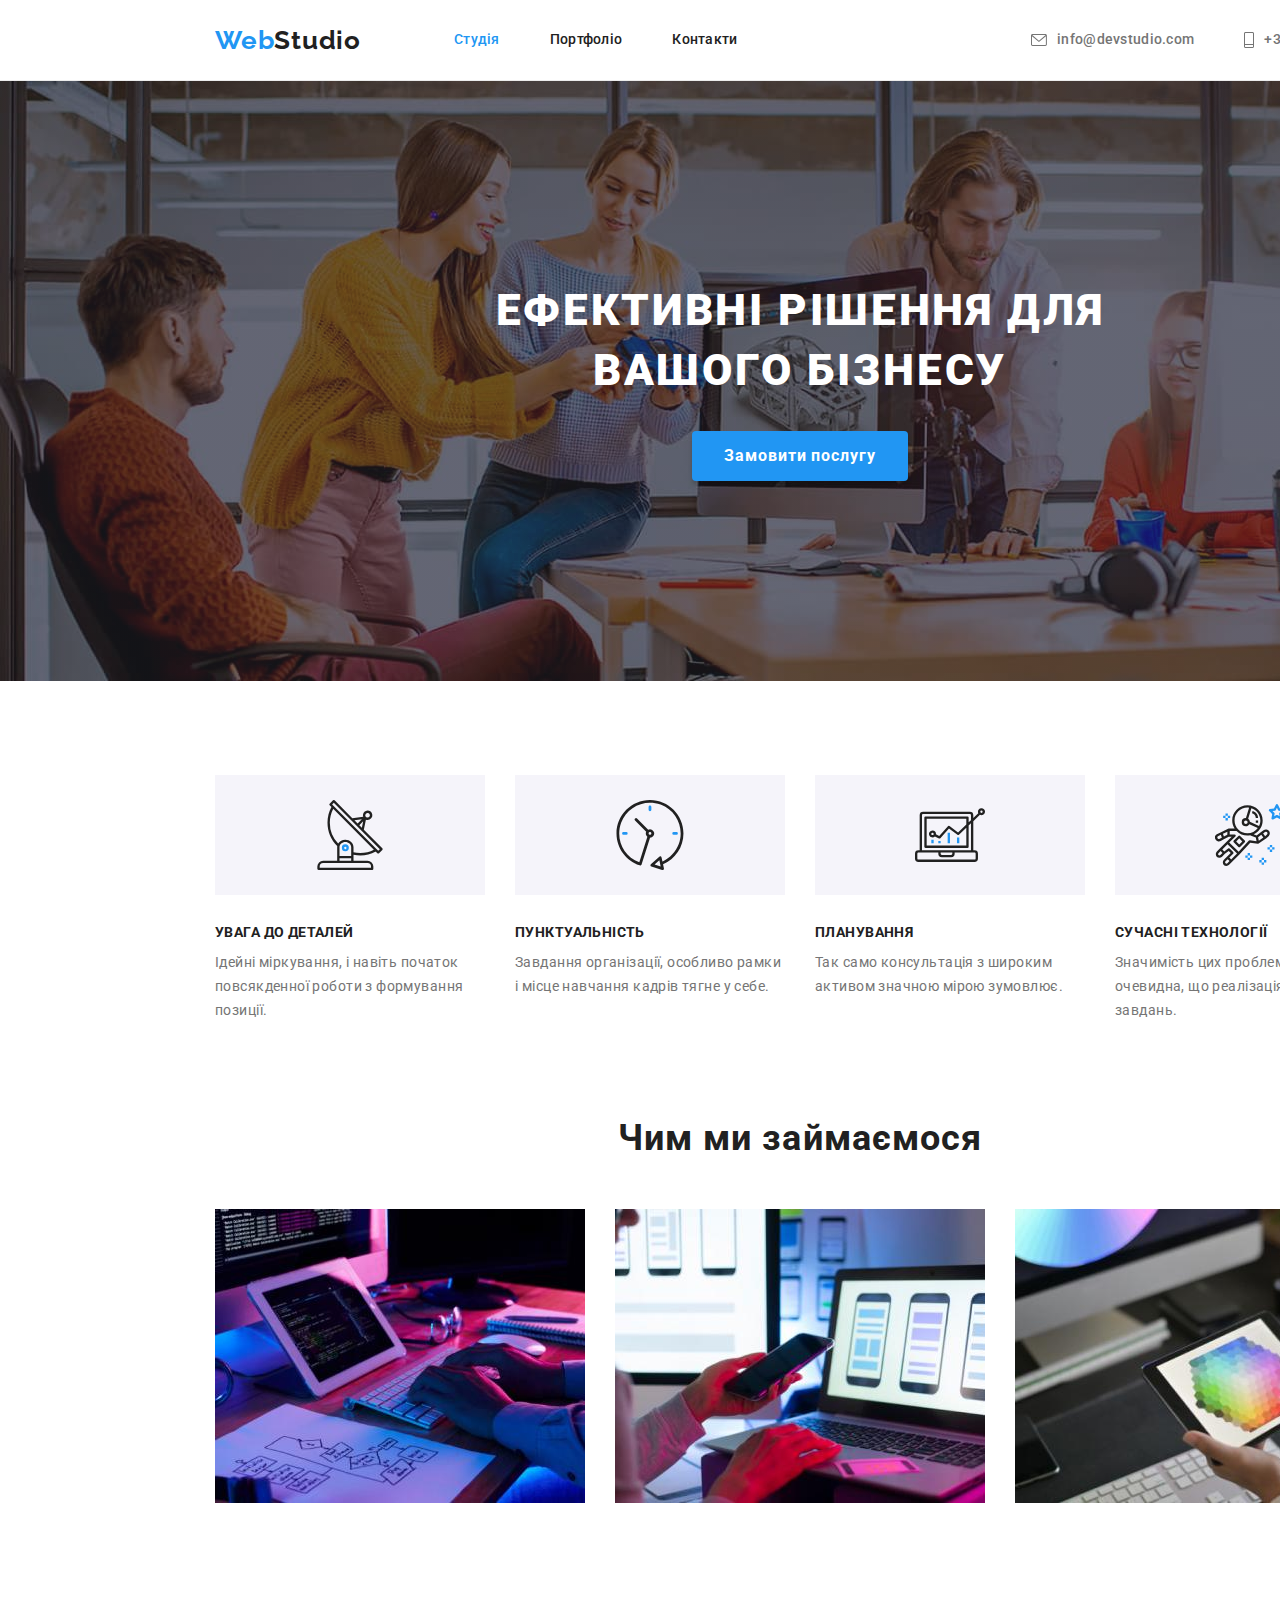
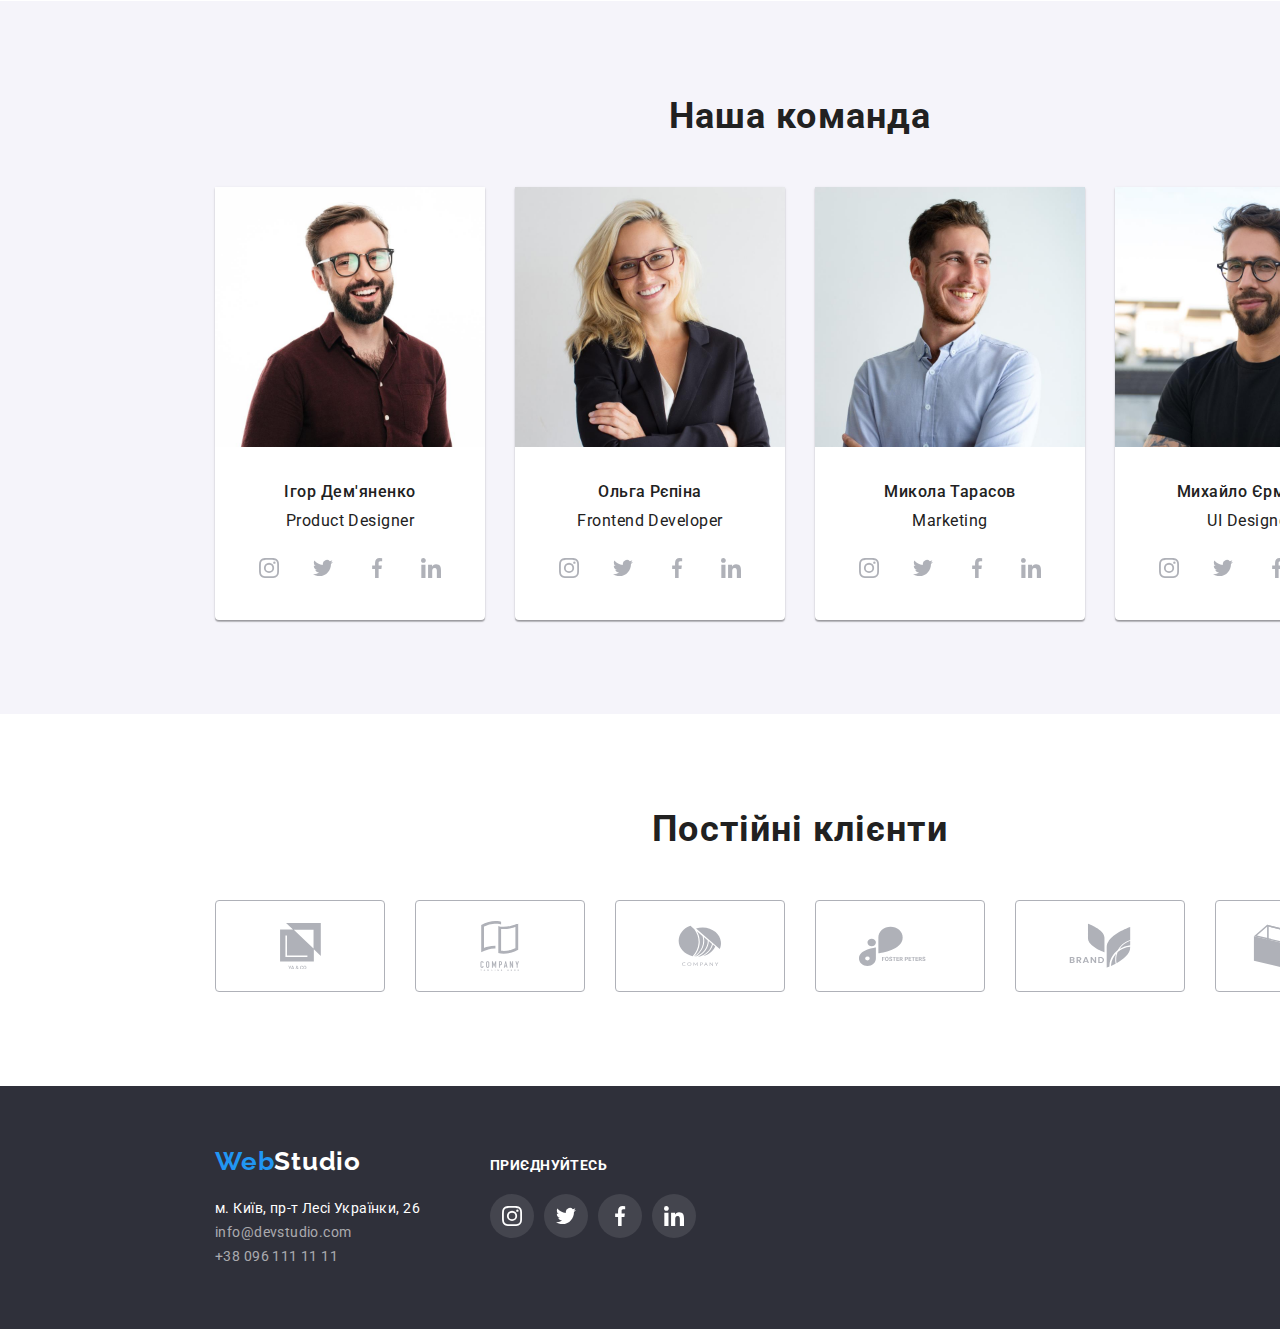
==== index.html @ 0b41d6fa "Копіює файли з попереднього д/з" ====
<!DOCTYPE html>
<html lang="uk">
  <head>
    <meta charset="UTF-8" />
    <meta http-equiv="X-UA-Compatible" content="IE=edge" />
    <meta name="viewport" content="width=device-width, initial-scale=1.0" />
    <title>Студія</title>
    <link
      href="https://fonts.googleapis.com/css2?family=Raleway:wght@700&family=Roboto:wght@400;500;700;900&display=swap"
      rel="stylesheet"
    />
    <link
      rel="stylesheet"
      href="https://cdnjs.cloudflare.com/ajax/libs/modern-normalize/1.1.0/modern-normalize.min.css"
    />
    <link rel="stylesheet" href="./css/styles.css" />
  </head>
  <body>
    <!-- Navigation-->
    <header class="line">
      <div class="container">
        <a href="./index.html" class="logo"
          ><span class="logo-accent">Web</span>Studio</a
        >
        <nav>
          <ul class="list nav">
            <li class="nav-item">
              <a href="./index.html" class="link current">Студія</a>
            </li>
            <li class="nav-item">
              <a href="./portfolio.html" class="link">Портфоліо</a>
            </li>
            <li class="nav-item"><a href="" class="link">Контакти</a></li>
          </ul>
        </nav>

        <ul class="list contacts-head">
          <li class="nav-item">
            <a href="mailto:info@devstudio.com" class="contact-item">
              <svg class="icon" width="16" height="12">
                <use href="./images/icons.svg#icon-mail"></use>
              </svg>
              info@devstudio.com
            </a>
          </li>
          <li class="nav-item">
            <a href="tel:+380961111111" class="contact-item">
              <svg class="icon" width="10" height="16">
                <use href="./images/icons.svg#icon-tel"></use>
              </svg>
              +38 096 111 11 11
            </a>
          </li>
        </ul>
      </div>
    </header>
    <main>
      <!-- Шапка -->
      <section class="hero">
        <h1 class="hero-title">Ефективні рішення для вашого бізнесу</h1>
        <button type="button" class="btn">Замовити послугу</button>
      </section>
      <!-- Наші плюси -->
      <section class="section benefits">
        <h2 hidden>Переваги</h2>
        <ul class="list container">
          <li class="benefits-item">
            <div class="benefits-icons">
              <svg class="icon-benefits">
                <use href="./images/icons.svg#icon-antenna"></use>
              </svg>
            </div>
            <h3 class="benefits-title">УВАГА ДО ДЕТАЛЕЙ</h3>
            <p class="benefits-text">
              Ідейні міркування, і навіть початок повсякденної роботи з
              формування позиції.
            </p>
          </li>
          <li class="benefits-item">
            <div class="benefits-icons">
              <svg class="icon-benefits">
                <use href="./images/icons.svg#icon-clock"></use>
              </svg>
            </div>
            <h3 class="benefits-title">ПУНКТУАЛЬНІСТЬ</h3>
            <p class="benefits-text">
              Завдання організації, особливо рамки і місце навчання кадрів тягне
              у себе.
            </p>
          </li>
          <li class="benefits-item">
            <div class="benefits-icons">
              <svg class="icon-benefits">
                <use href="./images/icons.svg#icon-diagram"></use>
              </svg>
            </div>
            <h3 class="benefits-title">ПЛАНУВАННЯ</h3>
            <p class="benefits-text">
              Так само консультація з широким активом значною мірою зумовлює.
            </p>
          </li>
          <li class="benefits-item">
            <div class="benefits-icons">
              <svg class="icon-benefits">
                <use href="./images/icons.svg#icon-astronaut"></use>
              </svg>
            </div>
            <h3 class="benefits-title">СУЧАСНІ ТЕХНОЛОГІЇ</h3>
            <p class="benefits-text">
              Значимість цих проблем настільки очевидна, що реалізація планових
              завдань.
            </p>
          </li>
        </ul>
      </section>
      <!--Чим займаємось-->
      <section class="section">
        <h2 class="section-title">Чим ми займаємося</h2>
        <ul class="list container">
          <li class="service-item">
            <img
              src="./images/box1.jpg"
              alt="Веб-сайти"
              width="370"
              height="294"
            />
          </li>
          <li class="service-item">
            <img
              src="./images/box2.jpg"
              alt="Мобільні додатки"
              width="370"
              height="294"
            />
          </li>
          <li class="service-item">
            <img
              src="./images/box3.jpg"
              alt="Дизайн"
              width="370"
              height="294"
            />
          </li>
        </ul>
      </section>
      <!-- Команда-->
      <section class="team section">
        <h2 class="section-title">Наша команда</h2>
        <ul class="list container">
          <li class="team-item">
            <img
              src="./images/demyanenko.jpg"
              alt="Ігор Демяненко"
              width="270"
              height="260"
              class="img-contact"
            />
            <h3 class="name">Ігор Дем'яненко</h3>
            <p lang="en" class="team-direct">Product Designer</p>

            <ul class="team-icons">
              <li class="list-icon">
                <a href="" class="link-icon">
                  <svg class="icon-team">
                    <use href="./images/icons.svg#icon-instagram"></use>
                  </svg>
                </a>
              </li>
              <li class="list-icon">
                <a href="" class="link-icon">
                  <svg class="icon-team">
                    <use href="./images/icons.svg#icon-twitter"></use>
                  </svg>
                </a>
              </li>
              <li class="list-icon">
                <a href="" class="link-icon">
                  <svg class="icon-team">
                    <use href="./images/icons.svg#icon-facebook"></use>
                  </svg>
                </a>
              </li>
              <li class="list-icon">
                <a href="" class="link-icon">
                  <svg class="icon-team">
                    <use href="./images/icons.svg#icon-linkedin"></use>
                  </svg>
                </a>
              </li>
            </ul>
          </li>
          <li class="team-item">
            <img
              src="./images/repina.jpg"
              alt="Ольга Репіна"
              width="270"
              height="260"
              class="img-contact"
            />
            <h3 class="name">Ольга Рєпіна</h3>
            <p lang="en" class="team-direct">Frontend Developer</p>
            <ul class="team-icons">
              <li class="list-icon">
                <a href="" class="link-icon">
                  <svg class="icon-team">
                    <use href="./images/icons.svg#icon-instagram"></use>
                  </svg>
                </a>
              </li>
              <li class="list-icon">
                <a href="" class="link-icon">
                  <svg class="icon-team">
                    <use href="./images/icons.svg#icon-twitter"></use>
                  </svg>
                </a>
              </li>
              <li class="list-icon">
                <a href="" class="link-icon">
                  <svg class="icon-team">
                    <use href="./images/icons.svg#icon-facebook"></use>
                  </svg>
                </a>
              </li>
              <li class="list-icon">
                <a href="" class="link-icon">
                  <svg class="icon-team">
                    <use href="./images/icons.svg#icon-linkedin"></use>
                  </svg>
                </a>
              </li>
            </ul>
          </li>
          <li class="team-item">
            <img
              src="./images/tarasov.jpg"
              alt="Микола Тарасов"
              width="270"
              height="260"
              class="img-contact"
            />
            <h3 class="name">Микола Тарасов</h3>
            <p lang="en" class="team-direct">Marketing</p>
            <ul class="team-icons">
              <li class="list-icon">
                <a href="" class="link-icon">
                  <svg class="icon-team">
                    <use href="./images/icons.svg#icon-instagram"></use>
                  </svg>
                </a>
              </li>
              <li class="list-icon">
                <a href="" class="link-icon">
                  <svg class="icon-team">
                    <use href="./images/icons.svg#icon-twitter"></use>
                  </svg>
                </a>
              </li>
              <li class="list-icon">
                <a href="" class="link-icon">
                  <svg class="icon-team">
                    <use href="./images/icons.svg#icon-facebook"></use>
                  </svg>
                </a>
              </li>
              <li class="list-icon">
                <a href="" class="link-icon">
                  <svg class="icon-team">
                    <use href="./images/icons.svg#icon-linkedin"></use>
                  </svg>
                </a>
              </li>
            </ul>
          </li>
          <li class="team-item">
            <img
              src="./images/yermakov.jpg"
              alt="Михайло Єрмаков"
              width="270"
              height="260"
              class="img-contact"
            />
            <h3 class="name">Михайло Єрмаков</h3>
            <p lang="en" class="team-direct">UI Designer</p>
            <ul class="team-icons">
              <li class="list-icon">
                <a href="" class="link-icon">
                  <svg class="icon-team">
                    <use href="./images/icons.svg#icon-instagram"></use>
                  </svg>
                </a>
              </li>
              <li class="list-icon">
                <a href="" class="link-icon">
                  <svg class="icon-team">
                    <use href="./images/icons.svg#icon-twitter"></use>
                  </svg>
                </a>
              </li>
              <li class="list-icon">
                <a href="" class="link-icon">
                  <svg class="icon-team">
                    <use href="./images/icons.svg#icon-facebook"></use>
                  </svg>
                </a>
              </li>
              <li class="list-icon">
                <a href="" class="link-icon">
                  <svg class="icon-team">
                    <use href="./images/icons.svg#icon-linkedin"></use>
                  </svg>
                </a>
              </li>
            </ul>
          </li>
        </ul>
      </section>
      <!-- Постійні клієнти -->

      <section class="section">
        <h2 class="section-title">Постійні клієнти</h2>
        <ul class="list container">
          <li class="client-item">
            <a href="" class="link-client">
              <svg class="icon-client" width="41" height="46.7">
                <use href="./images/icons.svg#icon-client1"></use>
              </svg>
            </a>
          </li>
          <li class="client-item">
            <a href="" class="link-client">
              <svg class="icon-client" width="40" height="50">
                <use href="./images/icons.svg#icon-client2"></use>
              </svg>
            </a>
          </li>
          <li class="client-item">
            <a href="" class="link-client">
              <svg class="icon-client" width="43.46" height="41.18">
                <use href="./images/icons.svg#icon-client3"></use>
              </svg>
            </a>
          </li>
          <li class="client-item">
            <a href="" class="link-client">
              <svg class="icon-client" width="84.44" height="40.62">
                <use href="./images/icons.svg#icon-client4"></use>
              </svg>
            </a>
          </li>
          <li class="client-item">
            <a href="" class="link-client">
              <svg class="icon-client" width="62.54" height="45.43">
                <use href="./images/icons.svg#icon-client5"></use>
              </svg>
            </a>
          </li>
          <li class="client-item">
            <a href="" class="link-client">
              <svg class="icon-client" width="93.79" height="43.93">
                <use href="./images/icons.svg#icon-client6"></use>
              </svg>
            </a>
          </li>
        </ul>
      </section>
    </main>
    <!-- Footer -->
    <footer class="contacts">
      <div class="container">
        <div class="address-container">
          <a href="./index.html" class="logo-footer">
            <span class="logo-accent">Web</span>Studio</a
          >
          <address>
            <ul class="address-list">
              <li>
                <a
                  href="https://goo.gl/maps/XMncbi9ji453G5f37"
                  target="_blank"
                  rel="noopener noreferrer"
                  class="address-link"
                >
                  м. Київ, пр-т Лесі Українки, 26
                </a>
              </li>
              <li>
                <a href="mailto:info@devstudio.com" class="address-item"
                  >info@devstudio.com</a
                >
              </li>
              <li>
                <a href="tel:+380961111111" class="address-item"
                  >+38 096 111 11 11</a
                >
              </li>
            </ul>
          </address>
        </div>

        <div class="join">
          <p class="join-p">Приєднуйтесь</p>
          <ul class="team-icons">
            <li class="list-icon">
              <a href="" class="link-icon">
                <svg class="icon-team">
                  <use href="./images/icons.svg#icon-instagram"></use>
                </svg>
              </a>
            </li>
            <li class="list-icon">
              <a href="" class="link-icon">
                <svg class="icon-team">
                  <use href="./images/icons.svg#icon-twitter"></use>
                </svg>
              </a>
            </li>
            <li class="list-icon">
              <a href="" class="link-icon">
                <svg class="icon-team">
                  <use href="./images/icons.svg#icon-facebook"></use>
                </svg>
              </a>
            </li>
            <li class="list-icon">
              <a href="" class="link-icon">
                <svg class="icon-team">
                  <use href="./images/icons.svg#icon-linkedin"></use>
                </svg>
              </a>
            </li>
          </ul>
        </div>
      </div>
    </footer>
  </body>
</html>
---- css/styles.css ----
:root {
    --primary-text-color: #212121;
    --secondary-text-color: #757575;
    --contrast-text-color: #ffffff;
    --address-item-color: rgba(255, 255, 255, 0.6);
    --icon-color: #AFB1B8;

    --accent-color: #2196F3;
    --button-accent: #188CE8;

    --primary-background: #ffffff;
    --secondary-background: #2F303A;
    --hero-background: #C4C4C4;
    --content-background: #F5F4FA;
    --team-background: #FFFFFF;
    --button-background: #F5F4FA;    
}

h1,
h2,
h3,
h4,
h5,
h6,
p,
ul {
    margin: 0;
    padding: 0;
}

body {
    display: block;
    width: 1600px;
    margin-left: auto;
    margin-right: auto;
    color: var(--primary-text-color);
    font-family: 'Roboto', -apple-system,
        BlinkMacSystemFont,
        avenir next,
        avenir,
        segoe ui,
        helvetica neue,
        helvetica,
        Cantarell,
        Ubuntu,
        roboto,
        noto,
        arial,
        sans-serif;
}

.line {
    border-bottom: 1px solid #ECECEC;
}
.container {
    display:flex;
  
    width: 1200px;
    padding-left: 15px;
    padding-right: 15px;
    margin-left:auto;
    margin-right:auto;
    margin-top: 0;
    margin-bottom: 0;
    align-items: center;
    justify-content: center;
}

.logo,
.logo-footer {
    font-family: Raleway;
    text-decoration: none;
    font-weight: 700;
    font-size: 26px;
    line-height: 1.19;    
    letter-spacing: 0.03em;
}

.logo {
    color:var(--primary-text-color);
    margin-right: 93px;
}

.logo:visited,
.link:visited {
    color: var(--primary-text-color);
}

.logo-accent {
    color: var(--accent-color);
}


.list {
    display: flex;
    margin-top: 0;
    margin-bottom: 0; 

    list-style: none;
}

.nav {
    padding-left: 0;
}

.nav-item {
    display: flex;
}

.list .nav-item + .nav-item{
    margin-left: 50px;
}

.list .link.current {
    color: var(--accent-color);
}

.link {
    display: block;
    padding-top: 32px;
    padding-bottom: 32px;
    font-weight: 500;
    font-size: 14px;
    line-height: 1.14;
    text-decoration: none;
    letter-spacing: 0.02em;
    color: var(--primary-text-color);

}

.link:hover,
.link:focus,
.contact-item:hover,
.contact-item:focus {
    color: var(--accent-color);

}

.contacts-head {
    margin-left: auto;

}

.contact-item {
    display: flex;
    font-weight: 500;
    font-size: 14px;
    line-height: 1.14;
    text-decoration: none;
    color: var(--secondary-text-color);
    letter-spacing: 0.02em;
    align-items: center;
 
}

.icon {
    fill: currentColor;
    /* fill:#757575; */
    margin-right: 10px;
    padding: 0;
    margin-bottom: 0;
    /* align-items: center; */
}

.icon:hover,
.icon:focus {
    fill: var(--accent-color);
}

.section {
    padding-top: 94px;
    padding-bottom: 94px;
}

/* Стилі index.html */
.hero {
    max-width: 1600px;
    height: 600px;
    background-color: var(--hero-background);
    background-image: linear-gradient( 
        to right, 
        rgba(47, 48, 58, 0.4), 
        rgba(47, 48, 58, 0.4) ),
    url('../images/hero.jpg');
    background-repeat: no-repeat;
    /* rgba(47, 48, 58, 0.4); */
    text-align: center;
    padding: 200px 0;

}

.hero-title {
    max-width: 696px;
    margin: 0 auto 30px;
    color: var(--contrast-text-color);
    text-transform: uppercase;
    font-weight: 900;
    font-size: 44px;
    line-height: 1.36;
    letter-spacing: 0.06em; 
}

.btn {
    padding: 10px 32px;
    background-color: var(--accent-color);
    color: var(--contrast-text-color);
    font-weight: 700;
    font-size: 16px;
    line-height: 1.88;
    letter-spacing: 0.06em;
    font-family: inherit;
    cursor: pointer;
    box-shadow: 0px 4px 4px rgba(0, 0, 0, 0.15);
    border-radius: 4px;
    border: none;
    
}

.btn:hover,
.btn:focus {
    background-color: var(--button-accent);
}

/* Переваги */

.list .benefits-item + .benefits-item {
    margin-left: 30px;
}

.benefits-item {
    width: 270px;
    padding: 0;
}

.benefits-icons {
    display: flex;
    background-color: var(--content-background);
    width: 270px;
    height: 120px;
    /* margin-right: 0; */
    margin-bottom: 30px;
}

.icon-benefits {
    display: block;
    margin: auto;
    width: 70px;
    height: 70px;
}

.benefits-title {
    margin-top: 0;
    margin-bottom: 10px;
    font-size: 14px;
    line-height: 1.14;
    text-transform: uppercase;
    letter-spacing: 0.03em;
}

.benefits-text {
    margin-top: 0;
    margin-bottom: 0;
    color: var(--secondary-text-color);
    font-size: 14px;
    line-height: 1.71;
    letter-spacing: 0.03em;
}

.benefits .container {
    align-items: start;
}

.benefits {
    padding-bottom: 0;
}

.section-title {
    margin-top: 0;
    margin-bottom: 50px;

    font-size: 36px;
    line-height: 1.17;
    text-align: center;
    letter-spacing: 0.03em;
}
/* Чим ми займаємось */

.list .service-item + .service-item {
    margin-left: 30px;
}
/* Команда */
.team {
    background-color:var(--content-background);
}

.team-item {
    background: var(--team-background);
    box-shadow: 0px 1px 3px rgba(0, 0, 0, 0.12), 
                0px 1px 1px rgba(0, 0, 0, 0.14), 
                0px 2px 1px rgba(0, 0, 0, 0.2);
    border-radius: 0px 0px 4px 4px;
    text-align: center;
    padding-bottom: 30px;
}

.list .team-item + .team-item {
    margin-left: 30px;

}

.img-contact {
    margin-bottom: 30px;
}
.name {
    margin-top: 0;
    margin-bottom: 10px;
    font-weight: 500;
    font-size: 16px;
    line-height: 1.19;
    letter-spacing: 0.03em;
}

.team-direct {
    margin-top: 0;
    margin-bottom: 16px;
    font-size: 16px;
    line-height: 1.19;
    letter-spacing: 0.03em;
}

.team-icons {
    display: flex;
    margin-left: auto;
    margin-right: auto;
    padding-left: 32px;
    padding-right: 32px;
    list-style: none;
}


.link-icon {
    display: flex;
    align-items: center;
    justify-content: center;
    margin: 0 auto;
    text-decoration: none;
    width: 44px;
    height: 44px;
    color: var(--icon-color);
}

.link-icon:hover,
.link-icon:focus {
    background-color: var(--accent-color);
    border-radius: 50%;
    color: var(--contrast-text-color);
}

.icon-team {
    width: 20px;
    height: 20px;
    align-items: center;
    fill: currentColor;
}

.team-icons .list-icon + .list-icon {
    margin-left: 10px;
}

/* Постійні клієнти */

.link-client {
    display: flex;
    align-items: center;
    justify-content: center;
    width: 170px;
    height: 92px;
    color: var(--icon-color);
    border: 1px solid;
    border-radius: 4px;
}

.container .client-item+.client-item {
    margin-left: 30px;
}

.link-client:hover,
.link-client:focus {
    color: var(--accent-color);
}

.icon-client {
    fill: currentColor;

}

/* Footer */

.contacts {
    padding-top: 60px;
    padding-bottom: 60px;
    background-color: var(--secondary-background);
}

.contacts .container {
    justify-content: start;
    align-items: baseline;
}

.address-container {
    display: flex;
    flex-direction: column;
    align-items: start;
    margin-right: 70px;
    margin-left: 0;
}
.logo-footer,
.logo-footer:visited {
    margin-bottom: 20px;
    color: var(--contrast-text-color);
}

.address-list {
    padding-left: 0;
    margin-top: 0;
    margin-bottom: 0;
    font-size: 14px;
    line-height: 1.71;
    letter-spacing: 0.03em;
    font-style: normal;

    list-style: none;

}
.address-link,
.address-link:visited {
    color: var(--contrast-text-color);
    text-decoration: none;
}

.address-item {
    color: var(--address-item-color);
    text-decoration: none;
}

.address-link:hover,
.address-link:focus,
.address-item:hover,
.address-item:focus {
    color: var(--accent-color);
}

.join {
    display: flex;
    flex-direction: column;
    /* margin-bottom: 100px; */
}

.join-p {
    text-transform: uppercase;
    color: var(--contrast-text-color);
    font-weight: 700;
    font-size: 14px;
    line-height: 1.14;
    letter-spacing: 0.03em;
    margin-bottom: 20px;
}
.join .team-icons {
    padding-left: 0;
    padding-right: 0;
}

.join .link-icon {
    color: var(--contrast-text-color);
    background-color: rgba(255, 255, 255, 0.1);
    border-radius: 50%;
}

.join .link-icon:hover,
.join .link-icon:focus {
    background-color: var(--accent-color);
    border-radius: 50%;
    color: var(--contrast-text-color);
}

.icon-team {
    width: 20px;
    height: 20px;
    align-items: center;
    fill: currentColor;
}

/* Стилі portfolio.html */

.filter-container {
    margin-bottom: 50px;
}

.filter {
    display:flex;
    padding: 0;
    margin: 0;
    list-style: none;
}

.btn-filter {
    padding: 6px 22px;
    min-width: 73px;

    font-weight: 500;
    font-size: 16px;
    line-height: 1.62;
    letter-spacing: 0.03em;

    background-color: var(--button-background);
    border:none;
    border-radius: 4px;

    cursor: pointer;
}

.filter .filter-item +.filter-item {
    margin-left: 8px;
}

.btn-filter:hover,
.btn-filter:focus {
    font-weight: 500;
    font-size: 16px;
    line-height: 1.62;
    letter-spacing: 0.03em;

    color: var(--contrast-text-color);
    background-color: var(--accent-color);
    box-shadow: 0px 3px 1px rgba(0, 0, 0, 0.1),
                0px 1px 2px rgba(0, 0, 0, 0.08),
                0px 2px 2px rgba(0, 0, 0, 0.12);
}

.projects {
    display: flex;
    flex-wrap: wrap;
    padding-left: 0;
    margin-top:0;
    margin-bottom: 0;
    list-style: none;
}

.projects-item {
    width: calc((100% - 60px) / 3);
    /* width: 370px; */
    margin-right: 30px;
    margin-bottom: 30px;
}

.projects-item:nth-child(3n) {
    margin-right: 0;
}

.projects-item:nth-last-child(-n+3) {
    margin-bottom: 0;
}

.project-img {
    display: block;
}

.projects-link {
    text-decoration: none;
}

.projects-item:hover,
.projects-item:focus {
    box-shadow: 0px 1px 1px rgba(0, 0, 0, 0.12),
                0px 4px 4px rgba(0, 0, 0, 0.06),
                1px 4px 6px rgba(0, 0, 0, 0.16);
}

.project-border {
    border-right: 1px solid #EEEEEE;
    border-left: 1px solid #EEEEEE;
    border-bottom: 1px solid #EEEEEE;

    padding: 20px 24px;
}
        

.projects-title {
    margin: 0;
    font-size: 18px;
    line-height: 2;
    letter-spacing: 0.06em;
    color: var(--primary-text-color)
}

.projects-text {
    margin: 0;
    font-size: 16px;
    line-height: 1.88;
    letter-spacing: 0.03em;
    color: var(--secondary-text-color);
}
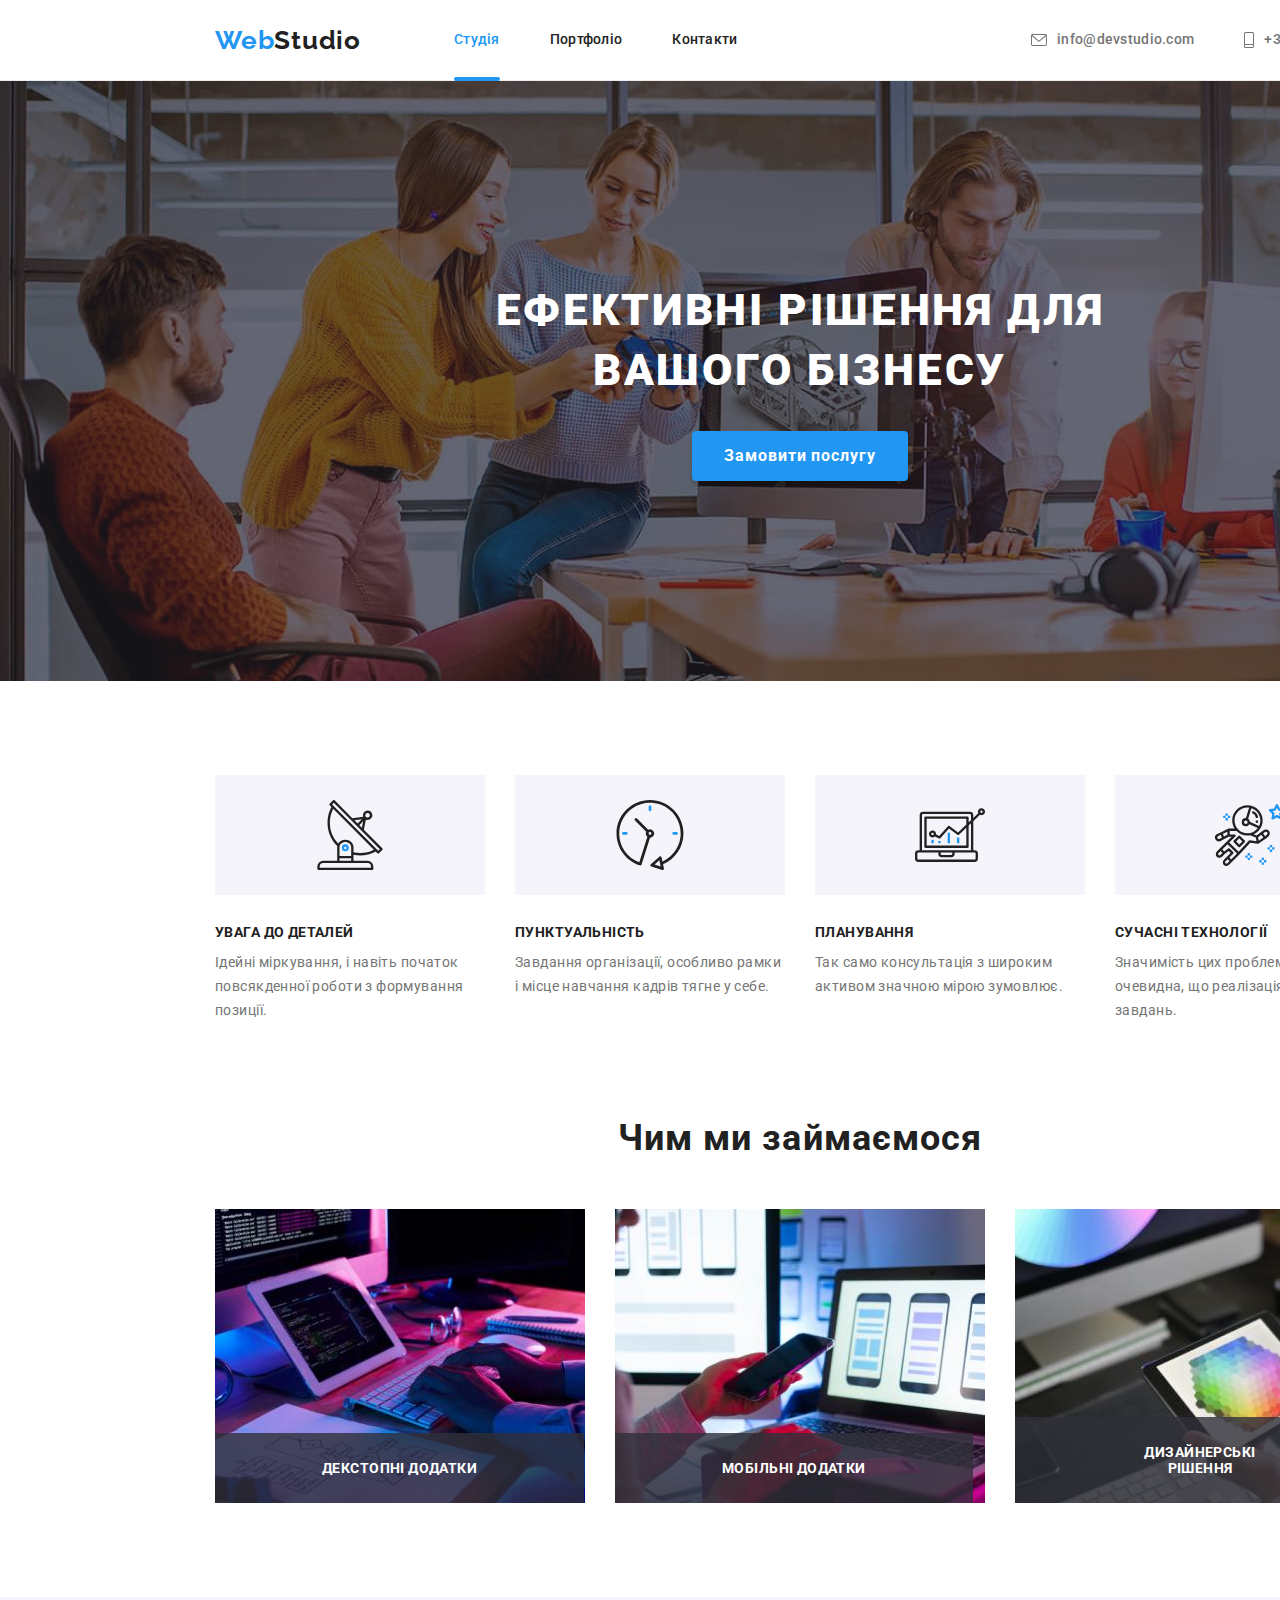
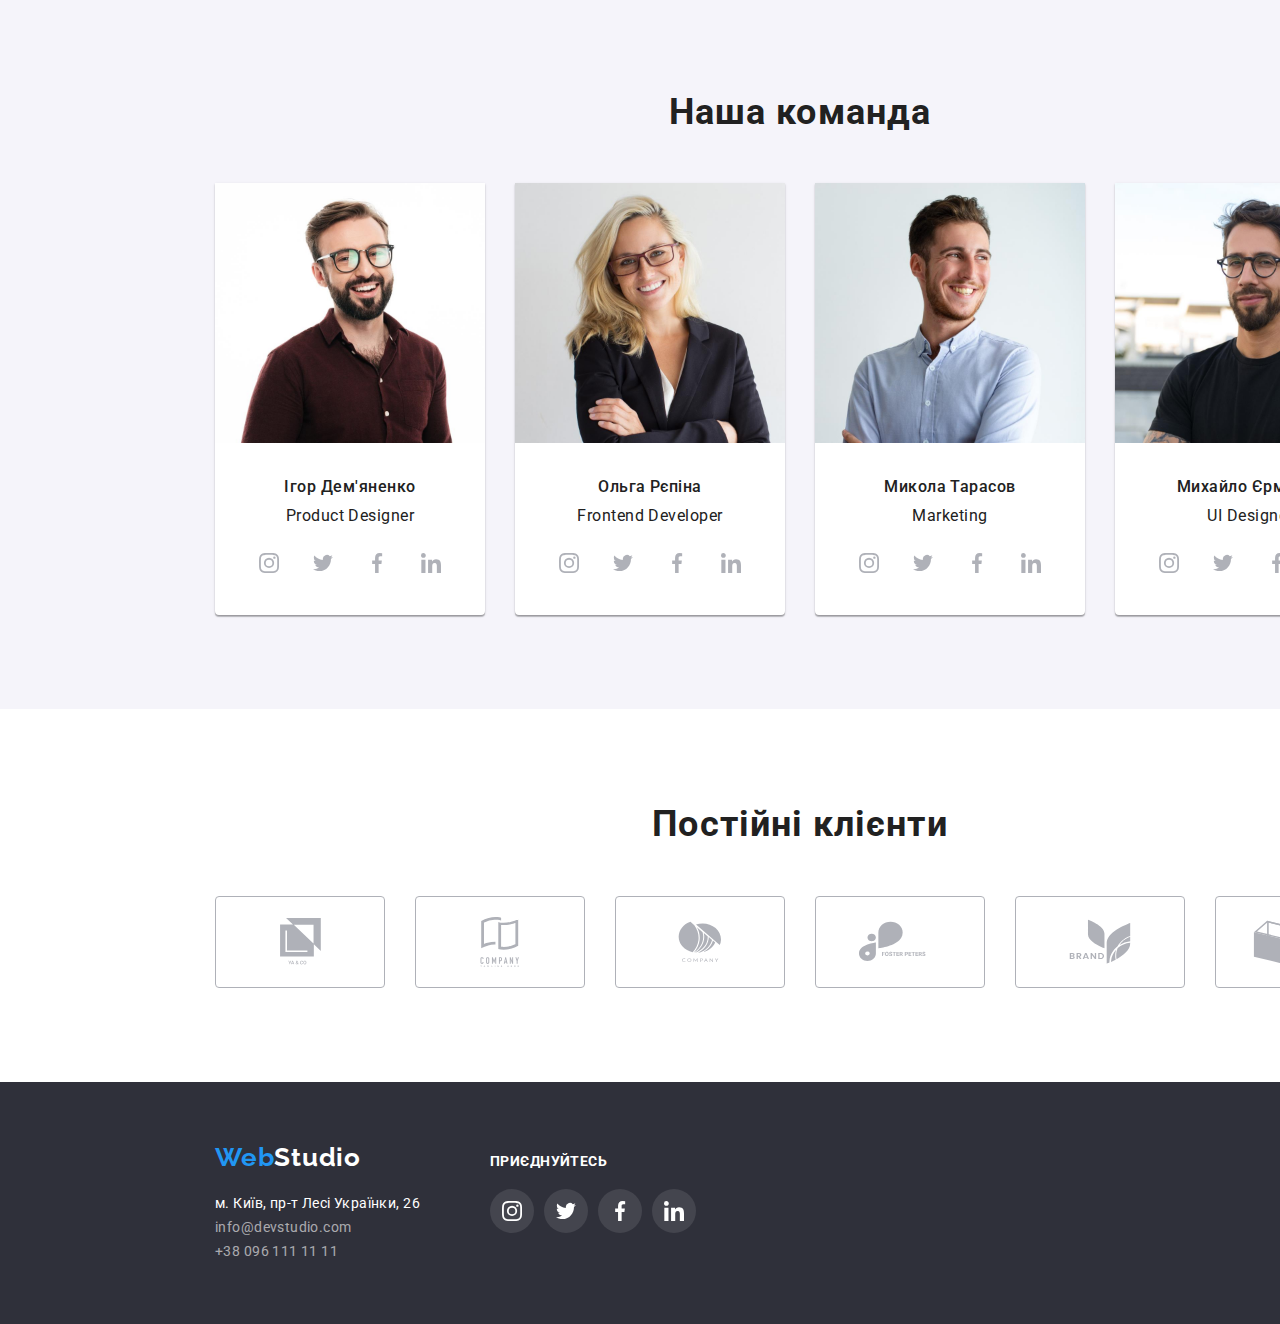
==== commit 142b74d0: "Додає модальне вікно та переходи" ====
--- a/index.html
+++ b/index.html
@@ -58,7 +58,9 @@
       <!-- Шапка -->
       <section class="hero">
         <h1 class="hero-title">Ефективні рішення для вашого бізнесу</h1>
-        <button type="button" class="btn">Замовити послугу</button>
+        <button type="button" class="btn" data-modal-open>
+          Замовити послугу
+        </button>
       </section>
       <!-- Наші плюси -->
       <section class="section benefits">
@@ -123,7 +125,9 @@
               alt="Веб-сайти"
               width="370"
               height="294"
-            />
+              class="service-img"
+            />
+            <p class="service-title">Декстопні додатки</p>
           </li>
           <li class="service-item">
             <img
@@ -131,7 +135,9 @@
               alt="Мобільні додатки"
               width="370"
               height="294"
-            />
+              class="service-img"
+            />
+            <p class="service-title">Мобільні додатки</p>
           </li>
           <li class="service-item">
             <img
@@ -139,7 +145,9 @@
               alt="Дизайн"
               width="370"
               height="294"
-            />
+              class="service-img"
+            />
+            <p class="service-title">Дизайнерські рішення</p>
           </li>
         </ul>
       </section>
@@ -315,7 +323,6 @@
         </ul>
       </section>
       <!-- Постійні клієнти -->
-
       <section class="section">
         <h2 class="section-title">Постійні клієнти</h2>
         <ul class="list container">
@@ -432,5 +439,15 @@
         </div>
       </div>
     </footer>
+    <div class="backdrop is-hidden" data-modal>
+      <div class="modal">
+        <div class="close" data-modal-close>
+          <svg class="icon-close">
+            <use href="./images/icons.svg#icon-close"></use>
+          </svg>
+        </div>
+      </div>
+    </div>
+    <script src="./js/modal.js"></script>
   </body>
 </html>
--- a/css/styles.css
+++ b/css/styles.css
@@ -105,6 +105,7 @@
 
 .nav-item {
     display: flex;
+    position: relative;
 }
 
 .list .nav-item + .nav-item{
@@ -113,6 +114,21 @@
 
 .list .link.current {
     color: var(--accent-color);
+}
+
+.current::after {
+    content: "";
+
+    position:absolute;
+    bottom: 0;
+    right: 0;
+    transform: translateY(25%);
+    height: 4px;
+    width: 100%;
+
+    background: var(--accent-color);
+    border-radius: 2px;
+
 }
 
 .link {
@@ -125,6 +141,9 @@
     text-decoration: none;
     letter-spacing: 0.02em;
     color: var(--primary-text-color);
+    transition-property: color;
+    transition-duration: 250ms;
+    transition-timing-function: cubic-bezier(0.4, 0, 0.2, 1);
 
 }
 
@@ -160,6 +179,9 @@
     padding: 0;
     margin-bottom: 0;
     /* align-items: center; */
+    transition-property: color;
+    transition-duration: 250ms;
+    transition-timing-function: cubic-bezier(0.4, 0, 0.2, 1);
 }
 
 .icon:hover,
@@ -213,6 +235,9 @@
     box-shadow: 0px 4px 4px rgba(0, 0, 0, 0.15);
     border-radius: 4px;
     border: none;
+    transition-property: background-color;
+    transition-duration: 250ms;
+    transition-timing-function: cubic-bezier(0.4, 0, 0.2, 1);
     
 }
 
@@ -287,6 +312,30 @@
 
 .list .service-item + .service-item {
     margin-left: 30px;
+}
+
+.service-item {
+    position: relative;
+}
+
+.service-img {
+    display: block;
+
+}
+
+.service-title {
+    position:absolute;
+    bottom:0;
+    padding: 27px 107px;
+    font-weight: 700;
+    font-size: 14px;
+    line-height: 16px;
+    text-align: center;
+    letter-spacing: 0.03em;
+    text-transform: uppercase;
+
+    color: var(--contrast-text-color);
+    background-color: rgba(47, 48, 58, 0.8);
 }
 /* Команда */
 .team {
@@ -337,6 +386,10 @@
     list-style: none;
 }
 
+.team-icons .list-icon {
+    border-radius: 50%;
+}
+
 
 .link-icon {
     display: flex;
@@ -347,6 +400,10 @@
     width: 44px;
     height: 44px;
     color: var(--icon-color);
+    border-radius: 50%;
+    transition-property: background-color, border-radius, color;
+    transition-duration: 250ms;
+    transition-timing-function: cubic-bezier(0.4, 0, 0.2, 1);
 }
 
 .link-icon:hover,
@@ -378,6 +435,9 @@
     color: var(--icon-color);
     border: 1px solid;
     border-radius: 4px;
+    transition-property: color;
+    transition-duration: 250ms;
+    transition-timing-function: cubic-bezier(0.4, 0, 0.2, 1);
 }
 
 .container .client-item+.client-item {
@@ -436,11 +496,17 @@
 .address-link:visited {
     color: var(--contrast-text-color);
     text-decoration: none;
+    transition-property: color;
+    transition-duration: 250ms;
+    transition-timing-function: cubic-bezier(0.4, 0, 0.2, 1);
 }
 
 .address-item {
     color: var(--address-item-color);
     text-decoration: none;
+    transition-property: color;
+    transition-duration: 250ms;
+    transition-timing-function: cubic-bezier(0.4, 0, 0.2, 1);
 }
 
 .address-link:hover,
@@ -474,6 +540,9 @@
     color: var(--contrast-text-color);
     background-color: rgba(255, 255, 255, 0.1);
     border-radius: 50%;
+    transition-property: background-color, border-radius, color;
+    transition-duration: 250ms;
+    transition-timing-function: cubic-bezier(0.4, 0, 0.2, 1);
 }
 
 .join .link-icon:hover,
@@ -483,12 +552,12 @@
     color: var(--contrast-text-color);
 }
 
-.icon-team {
+/* .icon-team {
     width: 20px;
     height: 20px;
     align-items: center;
     fill: currentColor;
-}
+} */
 
 /* Стилі portfolio.html */
 
@@ -517,6 +586,10 @@
     border-radius: 4px;
 
     cursor: pointer;
+
+    transition-property: color, background-color, box-shadow;
+    transition-duration: 250ms;
+    transition-timing-function: cubic-bezier(0.4, 0, 0.2, 1);
 }
 
 .filter .filter-item +.filter-item {
@@ -525,11 +598,6 @@
 
 .btn-filter:hover,
 .btn-filter:focus {
-    font-weight: 500;
-    font-size: 16px;
-    line-height: 1.62;
-    letter-spacing: 0.03em;
-
     color: var(--contrast-text-color);
     background-color: var(--accent-color);
     box-shadow: 0px 3px 1px rgba(0, 0, 0, 0.1),
@@ -551,6 +619,9 @@
     /* width: 370px; */
     margin-right: 30px;
     margin-bottom: 30px;
+    transition-property: box-shadow;
+    transition-duration: 250ms;
+    transition-timing-function: cubic-bezier(0.4, 0, 0.2, 1);
 }
 
 .projects-item:nth-child(3n) {
@@ -564,6 +635,40 @@
 .project-img {
     display: block;
 }
+
+.thumb {
+    position: relative;
+    overflow: hidden;
+}
+
+.overlay {
+    position:absolute;
+    top:0;
+    left:0;
+    width: 100%;
+    height: 100%;
+    transform: translateY(100%);
+    transition-property: transform;
+    transition-duration: 250ms;
+    transition-timing-function: cubic-bezier(0.4, 0, 0.2, 1);
+    padding: 63px 24px;
+    font-size: 18px;
+    line-height: 1.56;
+    letter-spacing: 0.03em;
+    opacity:0;
+
+    color: var(--contrast-text-color);
+    background: rgba(33, 150, 243, 0.9);
+
+}
+
+.projects-link:hover .overlay,
+.projects-link:focus .overlay {
+    transform: translatey(0);
+    opacity: 1;
+}
+
+
 
 .projects-link {
     text-decoration: none;
@@ -600,3 +705,56 @@
     letter-spacing: 0.03em;
     color: var(--secondary-text-color);
 }
+
+/* Стилі модального вікна */
+
+.backdrop {
+    position: fixed;
+    top:0;
+    left: 0;
+    width: 100%;
+    height: 100%;
+    background-color: rgba(0, 0, 0, 0.2);
+    opacity: 1;
+    transition: opacity 250ms cubic-bezier(0.4, 0, 0.2, 1);
+}
+
+.backdrop.is-hidden {
+    opacity:0;
+    pointer-events: none;
+}
+
+.backdrop.is-hidden .modal {
+    transform: translate(-50%, -50%) scale(0.7);
+}
+.modal {
+    position: absolute;
+    top: 50%;
+    left: 50%;
+    transform: translate(-50%, -50%) scale(1);
+    width: 528px;
+    height: 581px;
+    background-color: var(--contrast-text-color);
+    transition: transform 250ms cubic-bezier(0.4, 0, 0.2, 1);
+}
+
+.close {
+    position: absolute;
+    top: 8px;
+    right: 8px;
+    width: 30px;
+    height: 30px;
+
+    border: 1px solid rgba(0, 0, 0, 0.1);
+    border-radius: 50%;
+    display: flex;
+}
+
+.icon-close {
+    margin:auto;
+    width: 18px;
+    height: 18px;
+    right: 50%;
+    align-items: center;
+}
+
